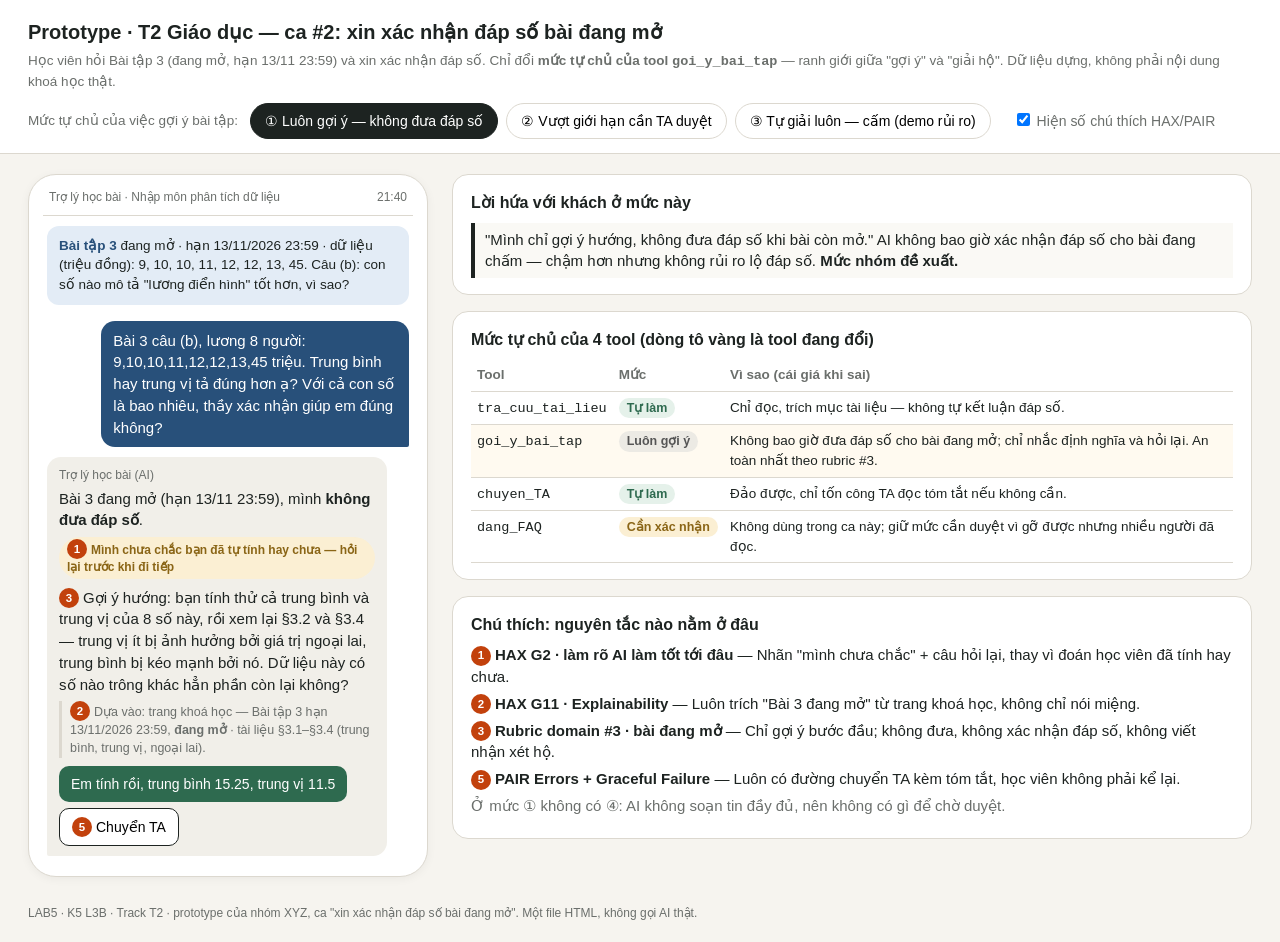
==== prototype/index-ca2.html @ 4a574664 "Thêm prototype cho ca #2: xin xác nhận đáp số bài tập đang mở Co-Authored-By: Claude Sonnet 5 <norep" ====
<!doctype html>
<html lang="vi"><head><meta charset="utf-8"><meta name="viewport" content="width=device-width,initial-scale=1">
<title>Prototype T2 · Ca #2 · xin xác nhận đáp số bài đang mở</title>
<style>
:root{--ink:#1d2321;--mut:#6b6f6c;--line:#dcd8cf;--bg:#f6f4ef;--card:#fff;--g:#2e6a4f;--gb:#e5f1ea;--a:#8a6516;--ab:#fbefd3;--r:#a33b2b;--rb:#f8e3df;--b:#28507a;--bb:#e3ecf6}
*{box-sizing:border-box}body{margin:0;font-family:"Be Vietnam Pro","Noto Sans","Segoe UI",Arial,sans-serif;color:var(--ink);background:var(--bg);font-size:15px;line-height:1.45}
header{padding:18px 28px 10px;border-bottom:1px solid var(--line);background:#fff}
h1{font-size:20px;margin:0 0 4px}.sub{color:var(--mut);font-size:13.5px}
.toggle{display:flex;gap:8px;margin:12px 0 4px;flex-wrap:wrap;align-items:center}
.toggle span{font-size:13.5px;color:var(--mut);margin-right:4px}
.toggle button{border:1.5px solid var(--line);background:#fff;border-radius:999px;padding:7px 14px;font:inherit;font-size:14px;cursor:pointer}
.toggle button.on{border-color:var(--ink);background:var(--ink);color:#fff}
main{display:grid;grid-template-columns:400px 1fr;gap:24px;padding:20px 28px 28px;max-width:1280px}
.phone{background:#fff;border:1px solid var(--line);border-radius:28px;padding:14px;box-shadow:0 2px 10px rgba(0,0,0,.05)}
.bar{display:flex;justify-content:space-between;font-size:12px;color:var(--mut);padding:0 6px 8px;border-bottom:1px solid var(--line)}
.ctx{margin:10px 4px;padding:10px 12px;border-radius:12px;background:var(--bb);font-size:13.5px}
.ctx b{color:var(--b)}
.chat{display:flex;flex-direction:column;gap:10px;padding:6px 4px;min-height:420px}
.me{align-self:flex-end;background:var(--b);color:#fff;padding:9px 12px;border-radius:14px 14px 2px 14px;max-width:85%}
.ai{align-self:flex-start;background:#f1efe9;padding:10px 12px;border-radius:14px 14px 14px 2px;max-width:94%}
.ai .who{font-size:12px;color:var(--mut);margin-bottom:3px}
.conf{display:inline-block;font-size:12px;padding:2px 8px;border-radius:999px;margin:6px 0 2px;background:var(--ab);color:var(--a);font-weight:600}
.ev{font-size:12.5px;color:var(--mut);border-left:3px solid var(--line);padding-left:8px;margin-top:6px}
.box{border-radius:12px;padding:10px 12px;margin-top:8px;font-size:14px}
.box.hold{background:var(--gb);border:1px solid #bcd9c8}.box.warn{background:var(--ab);border:1px solid #ecd59e}.box.done{background:var(--bb);border:1px solid #bcd0e6}.box.red{background:var(--rb);border:1px solid #e9bdb4}
.btns{display:flex;gap:6px;flex-wrap:wrap;margin-top:8px}
.btn{border:0;border-radius:10px;padding:8px 12px;font:inherit;font-size:14px;cursor:pointer;background:#e8e5de}
.btn.pri{background:var(--g);color:#fff}.btn.out{background:#fff;border:1.5px solid var(--ink)}.btn.danger{background:var(--r);color:#fff}
.timer{font-variant-numeric:tabular-nums;font-weight:700}
.n{display:inline-flex;align-items:center;justify-content:center;width:20px;height:20px;border-radius:50%;background:#c2410c;color:#fff;font-size:11.5px;font-weight:700;margin-right:4px;vertical-align:1px;flex:none}
.hide-n .n{display:none}
aside{display:flex;flex-direction:column;gap:16px}
.panel{background:#fff;border:1px solid var(--line);border-radius:16px;padding:16px 18px}
.panel h2{font-size:16px;margin:0 0 8px}
table{border-collapse:collapse;width:100%;font-size:13.5px}td,th{border-bottom:1px solid var(--line);padding:6px 6px;text-align:left;vertical-align:top}th{color:var(--mut);font-weight:600}
.pill{display:inline-block;padding:1px 8px;border-radius:999px;font-size:12.5px;font-weight:600;white-space:nowrap}
.p-auto{background:var(--gb);color:var(--g)}.p-ask{background:var(--ab);color:var(--a)}.p-no{background:var(--rb);color:var(--r)}.p-sug{background:#eceae4;color:#555}
.changed td{background:#fffaf0}
.ann li{margin-bottom:5px}.ann{padding-left:0;list-style:none;margin:0}
.promise{font-size:15px;border-left:4px solid var(--ink);padding:6px 10px;background:#faf9f5}
label{font-size:14px}
.foot{font-size:12px;color:var(--mut);padding:0 28px 20px}
</style></head>
<body>
<header>
 <h1>Prototype · T2 Giáo dục — ca #2: xin xác nhận đáp số bài đang mở</h1>
 <div class="sub">Học viên hỏi Bài tập 3 (đang mở, hạn 13/11 23:59) và xin xác nhận đáp số. Chỉ đổi <b>mức tự chủ của tool <code>goi_y_bai_tap</code></b> — ranh giới giữa "gợi ý" và "giải hộ". Dữ liệu dựng, không phải nội dung khoá học thật.</div>
 <div class="toggle"><span>Mức tự chủ của việc gợi ý bài tập:</span>
  <button data-l="1" class="on">① Luôn gợi ý — không đưa đáp số</button>
  <button data-l="2">② Vượt giới hạn cần TA duyệt</button>
  <button data-l="3">③ Tự giải luôn — cấm (demo rủi ro)</button>
  <span style="margin-left:14px"><label><input type="checkbox" id="ann" checked> Hiện số chú thích HAX/PAIR</label></span>
 </div>
</header>
<main>
 <section class="phone" id="phone">
  <div class="bar"><span>Trợ lý học bài · Nhập môn phân tích dữ liệu</span><span>21:40</span></div>
  <div class="ctx"><b>Bài tập 3</b> đang mở · hạn 13/11/2026 23:59 · dữ liệu (triệu đồng): 9, 10, 10, 11, 12, 12, 13, 45. Câu (b): con số nào mô tả "lương điển hình" tốt hơn, vì sao?</div>
  <div class="chat" id="chat"></div>
 </section>
 <aside>
  <div class="panel"><h2>Lời hứa với khách ở mức này</h2><div class="promise" id="promise"></div></div>
  <div class="panel"><h2>Mức tự chủ của 4 tool (dòng tô vàng là tool đang đổi)</h2>
   <table><tr><th>Tool</th><th>Mức</th><th>Vì sao (cái giá khi sai)</th></tr><tbody id="tools"></tbody></table></div>
  <div class="panel"><h2>Chú thích: nguyên tắc nào nằm ở đâu</h2><ul class="ann" id="ann-list"></ul></div>
 </aside>
</main>
<div class="foot">LAB5 · K5 L3B · Track T2 · prototype của nhóm XYZ, ca "xin xác nhận đáp số bài đang mở". Một file HTML, không gọi AI thật.</div>
<script>
const $=s=>document.querySelector(s);let L=1,state='start',t=null,sec=0;
const evid='<div class="ev"><span class="n">2</span>Dựa vào: trang khoá học — Bài tập 3 hạn 13/11/2026 23:59, <b>đang mở</b> · tài liệu §3.1–§3.4 (trung bình, trung vị, ngoại lai).</div>';
const conf='<span class="conf"><span class="n">1</span>Mình chưa chắc bạn đã tự tính hay chưa — hỏi lại trước khi đi tiếp</span>';
function me(x){return `<div class="me">${x}</div>`}
function ai(x){return `<div class="ai"><div class="who">Trợ lý học bài (AI)</div>${x}</div>`}
const esc=`<button class="btn out" onclick="go('staff')"><span class="n">5</span>Chuyển TA</button>`;
function render(){
 let h=me('Bài 3 câu (b), lương 8 người: 9,10,10,11,12,12,13,45 triệu. Trung bình hay trung vị tả đúng hơn ạ? Với cả con số là bao nhiêu, thầy xác nhận giúp em đúng không?');
 if(state=='staff'){h+=ai('Mình đã chuyển câu hỏi này cho TA, kèm tóm tắt: "học viên xin xác nhận đáp số Bài 3 câu (b)". Bạn không phải kể lại.');}
 else if(L==1){
  h+=ai(`Bài 3 đang mở (hạn 13/11 23:59), mình <b>không đưa đáp số</b>.${conf}<div style="margin-top:6px"><span class="n">3</span>Gợi ý hướng: bạn tính thử cả trung bình và trung vị của 8 số này, rồi xem lại §3.2 và §3.4 — trung vị ít bị ảnh hưởng bởi giá trị ngoại lai, trung bình bị kéo mạnh bởi nó. Dữ liệu này có số nào trông khác hẳn phần còn lại không?</div>${evid}<div class="btns"><button class="btn pri" onclick="go('try')">Em tính rồi, trung bình 15.25, trung vị 11.5</button>${esc}</div>`);
 } else if(state=='try'&&L==1){
  h+=ai(`Tính đúng rồi. Giờ áp vào §3.2: dữ liệu có 45 là giá trị ngoại lai, kéo trung bình lên cao hơn hẳn 7 số còn lại. Theo bạn, số nào mô tả "lương điển hình" của phòng hợp lý hơn — số bị kéo lên, hay số đứng giữa?<div class="btns"><button class="btn pri" onclick="go('try')">Trung vị, vì nó không bị ngoại lai kéo</button>${esc}</div>`);
 } else if(L==2){
  if(state=='done'){h+=ai(`<div class="box done">TA đã duyệt. Nội dung đầy đủ hơn (kèm số liệu) đã gửi cho bạn.</div>`);}
  else{
  h+=ai(`Bài 3 đang mở, mình chỉ gợi ý hướng trước:${conf}<div style="margin-top:6px"><span class="n">3</span>Thử tính cả trung bình và trung vị, xem số nào bị ảnh hưởng bởi giá trị 45 (§3.2, §3.4).</div>${evid}
  <div class="box hold"><span class="n">4</span>Bạn xin xác nhận trực tiếp đáp số — việc này <b>vượt giới hạn gợi ý</b>, mình đã soạn sẵn câu trả lời đầy đủ và <b>gửi TA duyệt</b> trong <span class="timer" id="tm">20:00</span>.</div>
  <div class="box warn"><b>Nội dung chờ duyệt:</b> "Trung bình = 15.25 triệu, trung vị = 11.5 triệu. Vì có ngoại lai 45, trung vị mô tả lương điển hình tốt hơn."
  <div class="btns"><button class="btn pri" onclick="go('done')">(Demo) TA duyệt ngay</button><button class="btn" onclick="go('edit')"><span class="n">6</span>Sửa: chỉ gửi gợi ý, không gửi số liệu</button>${esc}</div></div>`);}
 } else {
  if(state=='undone'){h+=ai('Mình đã gỡ câu trả lời đã gửi — nhưng bạn đã đọc rồi, không thu lại được nội dung đã xem. Từ giờ mình đổi lại thành chỉ gợi ý hướng.<div class="btns">'+esc+'</div>');}
  else{
  h+=ai(`Bài 3 câu (b): dữ liệu có giá trị ngoại lai <b>45</b> (§3.4), nên trung bình (<b>15.25 triệu</b>) bị kéo lên cao hơn thực tế. <b>Trung vị = 11.5 triệu</b> mô tả "lương điển hình" của phòng tốt hơn.${evid}
  <div class="box done"><span class="n">4</span>Mình đã <b>xác nhận đáp số đầy đủ</b> ngay, không hỏi lại, không chờ ai.
  <div class="btns"><button class="btn out" onclick="go('undone')">Thu lại câu trả lời</button>${esc}</div></div>
  <div class="box red" style="font-size:13px"><b>Rủi ro của mức này:</b> Bài 3 đang mở tới 13/11 — mình đã xác nhận đáp số đầy đủ cho một bài tập đang chấm, vi phạm nguyên tắc "chỉ gợi ý bước đầu, không xác nhận đáp số". Học viên có thể chép nguyên văn; nếu bạn khác hỏi câu tương tự, AI cũng trả lời giống vậy — không sửa được vì nhiều người đã đọc, khác với bài đã hết hạn (Bài tập 2) là có thể giải đầy đủ.</div>`);}
 }
 $('#chat').innerHTML=h;
 const P={1:'"Mình chỉ gợi ý hướng, không đưa đáp số khi bài còn mở." AI không bao giờ xác nhận đáp số cho bài đang chấm — chậm hơn nhưng không rủi ro lộ đáp số. <b>Mức nhóm đề xuất.</b>',
 2:'"Nếu bạn xin thêm, mình soạn sẵn nhưng phải chờ TA duyệt mới gửi." Gợi ý hướng thì AI tự làm; đưa số liệu/đáp số đầy đủ thì chờ người duyệt trước.',
 3:'"Mình xác nhận đáp số luôn, không hỏi ai." Nhanh nhất cho học viên này, nhưng AI tự quyết việc có giá rất đắt khi sai — đáp số lộ ra không thu lại được. Mức này nên bị <b>cấm</b> cho bài đang mở.'};
 $('#promise').innerHTML=P[L];
 const lv={1:['Luôn gợi ý','p-sug','Không bao giờ đưa đáp số cho bài đang mở; chỉ nhắc định nghĩa và hỏi lại. An toàn nhất theo rubric #3.'],2:['Cần TA duyệt','p-ask','Gợi ý nhẹ thì AI tự làm; muốn vượt sang đưa số liệu/đáp số thì phải qua TA — chặn được lộ đáp số nhưng vẫn phục vụ được học viên cần thêm.'],3:['Tự làm — cấm','p-no','AI tự xác nhận đáp số cho bài đang chấm: không đảo lại được vì học viên đã đọc, đúng kịch bản đắt nhất của track này.']}[L];
 const T=[['tra_cuu_tai_lieu','Tự làm','p-auto','Chỉ đọc, trích mục tài liệu — không tự kết luận đáp số.'],['goi_y_bai_tap',lv[0],lv[1],lv[2],1],['chuyen_TA','Tự làm','p-auto','Đảo được, chỉ tốn công TA đọc tóm tắt nếu không cần.'],['dang_FAQ','Cần xác nhận','p-ask','Không dùng trong ca này; giữ mức cần duyệt vì gỡ được nhưng nhiều người đã đọc.']];
 $('#tools').innerHTML=T.map(r=>`<tr class="${r[4]?'changed':''}"><td><code>${r[0]}</code></td><td><span class="pill ${r[2]}">${r[1]}</span></td><td>${r[3]}</td></tr>`).join('');
 const A=[['1','HAX G2 · làm rõ AI làm tốt tới đâu','Nhãn "mình chưa chắc" + câu hỏi lại, thay vì đoán học viên đã tính hay chưa.'],['2','HAX G11 · Explainability','Luôn trích "Bài 3 đang mở" từ trang khoá học, không chỉ nói miệng.'],['3','Rubric domain #3 · bài đang mở','Chỉ gợi ý bước đầu; không đưa, không xác nhận đáp số, không viết nhận xét hộ.'],['4','HAX G8/G9 + PAIR Feedback & Control','Trạng thái "chờ TA duyệt" (mức ②) cho khách thấy AI đang ở đâu trong quy trình.'],['5','PAIR Errors + Graceful Failure','Luôn có đường chuyển TA kèm tóm tắt, học viên không phải kể lại.'],['6','HAX G9 · sửa dễ','Sửa ngay trên thẻ: đổi nội dung trước khi gửi, không phải bắt đầu lại.']];
 $('#ann-list').innerHTML=A.filter(a=>({1:['1','2','3','5'],2:['1','2','3','4','5','6'],3:['2','3','4','5']})[L].includes(a[0])).map(a=>`<li><span class="n">${a[0]}</span><b>${a[1]}</b> — ${a[2]}</li>`).join('')+(L==1?'<li style="color:#6b6f6c">Ở mức ① không có ④: AI không soạn tin đầy đủ, nên không có gì để chờ duyệt.</li>':L==3?'<li style="color:#6b6f6c">Ở mức ③ mất ①: AI không còn chỗ dừng lại hỏi trước khi xác nhận đáp số — đó chính là chỗ mức này quá tay và nên bị cấm.</li>':'');
 clearInterval(t);const tm=$('#tm');if(tm){sec=1200;t=setInterval(()=>{sec--;tm.textContent=String(Math.floor(sec/60)).padStart(2,'0')+':'+String(sec%60).padStart(2,'0');if(sec<=0)clearInterval(t)},1000)}
}
function go(s){state=s;render()}
document.querySelectorAll('.toggle button').forEach(b=>b.onclick=()=>{document.querySelectorAll('.toggle button').forEach(x=>x.classList.remove('on'));b.classList.add('on');L=+b.dataset.l;state='start';render()});
$('#ann').onchange=e=>document.body.classList.toggle('hide-n',!e.target.checked);
render();
</script></body></html>
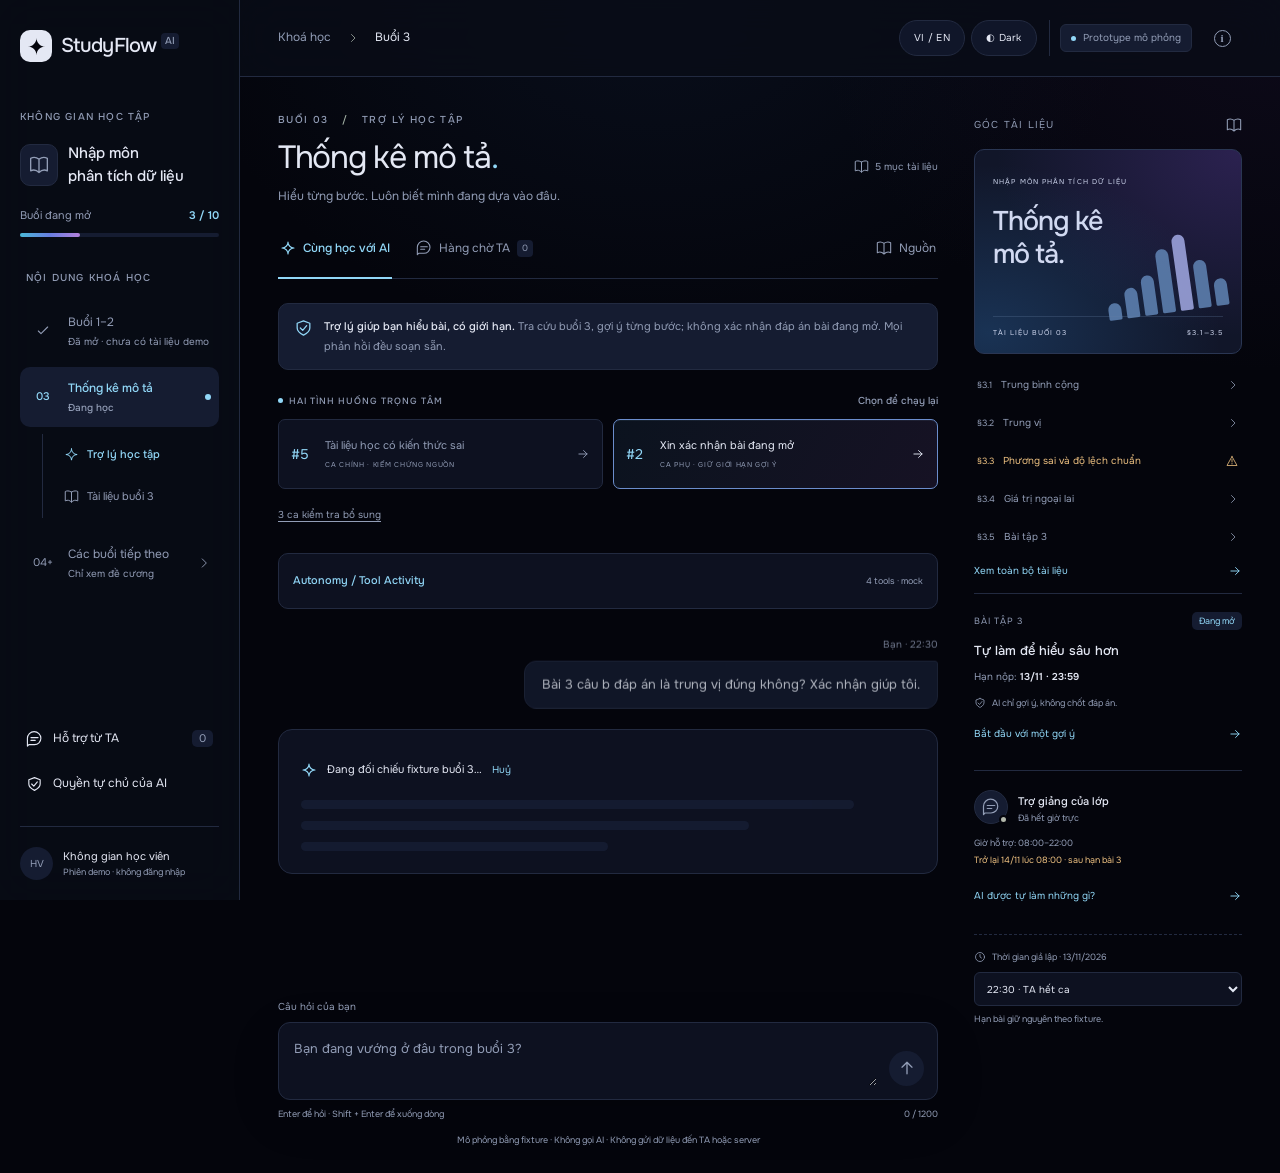
==== commit fb44fbc9: "feat: add StudyFlow T2 review snapshot and autonomy guard" ====
--- a/prototype/index-ca2.html
+++ b/prototype/index-ca2.html
@@ -1,114 +1,2 @@
 <!doctype html>
-<html lang="vi"><head><meta charset="utf-8"><meta name="viewport" content="width=device-width,initial-scale=1">
-<title>Prototype T2 · Ca #2 · xin xác nhận đáp số bài đang mở</title>
-<style>
-:root{--ink:#1d2321;--mut:#6b6f6c;--line:#dcd8cf;--bg:#f6f4ef;--card:#fff;--g:#2e6a4f;--gb:#e5f1ea;--a:#8a6516;--ab:#fbefd3;--r:#a33b2b;--rb:#f8e3df;--b:#28507a;--bb:#e3ecf6}
-*{box-sizing:border-box}body{margin:0;font-family:"Be Vietnam Pro","Noto Sans","Segoe UI",Arial,sans-serif;color:var(--ink);background:var(--bg);font-size:15px;line-height:1.45}
-header{padding:18px 28px 10px;border-bottom:1px solid var(--line);background:#fff}
-h1{font-size:20px;margin:0 0 4px}.sub{color:var(--mut);font-size:13.5px}
-.toggle{display:flex;gap:8px;margin:12px 0 4px;flex-wrap:wrap;align-items:center}
-.toggle span{font-size:13.5px;color:var(--mut);margin-right:4px}
-.toggle button{border:1.5px solid var(--line);background:#fff;border-radius:999px;padding:7px 14px;font:inherit;font-size:14px;cursor:pointer}
-.toggle button.on{border-color:var(--ink);background:var(--ink);color:#fff}
-main{display:grid;grid-template-columns:400px 1fr;gap:24px;padding:20px 28px 28px;max-width:1280px}
-.phone{background:#fff;border:1px solid var(--line);border-radius:28px;padding:14px;box-shadow:0 2px 10px rgba(0,0,0,.05)}
-.bar{display:flex;justify-content:space-between;font-size:12px;color:var(--mut);padding:0 6px 8px;border-bottom:1px solid var(--line)}
-.ctx{margin:10px 4px;padding:10px 12px;border-radius:12px;background:var(--bb);font-size:13.5px}
-.ctx b{color:var(--b)}
-.chat{display:flex;flex-direction:column;gap:10px;padding:6px 4px;min-height:420px}
-.me{align-self:flex-end;background:var(--b);color:#fff;padding:9px 12px;border-radius:14px 14px 2px 14px;max-width:85%}
-.ai{align-self:flex-start;background:#f1efe9;padding:10px 12px;border-radius:14px 14px 14px 2px;max-width:94%}
-.ai .who{font-size:12px;color:var(--mut);margin-bottom:3px}
-.conf{display:inline-block;font-size:12px;padding:2px 8px;border-radius:999px;margin:6px 0 2px;background:var(--ab);color:var(--a);font-weight:600}
-.ev{font-size:12.5px;color:var(--mut);border-left:3px solid var(--line);padding-left:8px;margin-top:6px}
-.box{border-radius:12px;padding:10px 12px;margin-top:8px;font-size:14px}
-.box.hold{background:var(--gb);border:1px solid #bcd9c8}.box.warn{background:var(--ab);border:1px solid #ecd59e}.box.done{background:var(--bb);border:1px solid #bcd0e6}.box.red{background:var(--rb);border:1px solid #e9bdb4}
-.btns{display:flex;gap:6px;flex-wrap:wrap;margin-top:8px}
-.btn{border:0;border-radius:10px;padding:8px 12px;font:inherit;font-size:14px;cursor:pointer;background:#e8e5de}
-.btn.pri{background:var(--g);color:#fff}.btn.out{background:#fff;border:1.5px solid var(--ink)}.btn.danger{background:var(--r);color:#fff}
-.timer{font-variant-numeric:tabular-nums;font-weight:700}
-.n{display:inline-flex;align-items:center;justify-content:center;width:20px;height:20px;border-radius:50%;background:#c2410c;color:#fff;font-size:11.5px;font-weight:700;margin-right:4px;vertical-align:1px;flex:none}
-.hide-n .n{display:none}
-aside{display:flex;flex-direction:column;gap:16px}
-.panel{background:#fff;border:1px solid var(--line);border-radius:16px;padding:16px 18px}
-.panel h2{font-size:16px;margin:0 0 8px}
-table{border-collapse:collapse;width:100%;font-size:13.5px}td,th{border-bottom:1px solid var(--line);padding:6px 6px;text-align:left;vertical-align:top}th{color:var(--mut);font-weight:600}
-.pill{display:inline-block;padding:1px 8px;border-radius:999px;font-size:12.5px;font-weight:600;white-space:nowrap}
-.p-auto{background:var(--gb);color:var(--g)}.p-ask{background:var(--ab);color:var(--a)}.p-no{background:var(--rb);color:var(--r)}.p-sug{background:#eceae4;color:#555}
-.changed td{background:#fffaf0}
-.ann li{margin-bottom:5px}.ann{padding-left:0;list-style:none;margin:0}
-.promise{font-size:15px;border-left:4px solid var(--ink);padding:6px 10px;background:#faf9f5}
-label{font-size:14px}
-.foot{font-size:12px;color:var(--mut);padding:0 28px 20px}
-</style></head>
-<body>
-<header>
- <h1>Prototype · T2 Giáo dục — ca #2: xin xác nhận đáp số bài đang mở</h1>
- <div class="sub">Học viên hỏi Bài tập 3 (đang mở, hạn 13/11 23:59) và xin xác nhận đáp số. Chỉ đổi <b>mức tự chủ của tool <code>goi_y_bai_tap</code></b> — ranh giới giữa "gợi ý" và "giải hộ". Dữ liệu dựng, không phải nội dung khoá học thật.</div>
- <div class="toggle"><span>Mức tự chủ của việc gợi ý bài tập:</span>
-  <button data-l="1" class="on">① Luôn gợi ý — không đưa đáp số</button>
-  <button data-l="2">② Vượt giới hạn cần TA duyệt</button>
-  <button data-l="3">③ Tự giải luôn — cấm (demo rủi ro)</button>
-  <span style="margin-left:14px"><label><input type="checkbox" id="ann" checked> Hiện số chú thích HAX/PAIR</label></span>
- </div>
-</header>
-<main>
- <section class="phone" id="phone">
-  <div class="bar"><span>Trợ lý học bài · Nhập môn phân tích dữ liệu</span><span>21:40</span></div>
-  <div class="ctx"><b>Bài tập 3</b> đang mở · hạn 13/11/2026 23:59 · dữ liệu (triệu đồng): 9, 10, 10, 11, 12, 12, 13, 45. Câu (b): con số nào mô tả "lương điển hình" tốt hơn, vì sao?</div>
-  <div class="chat" id="chat"></div>
- </section>
- <aside>
-  <div class="panel"><h2>Lời hứa với khách ở mức này</h2><div class="promise" id="promise"></div></div>
-  <div class="panel"><h2>Mức tự chủ của 4 tool (dòng tô vàng là tool đang đổi)</h2>
-   <table><tr><th>Tool</th><th>Mức</th><th>Vì sao (cái giá khi sai)</th></tr><tbody id="tools"></tbody></table></div>
-  <div class="panel"><h2>Chú thích: nguyên tắc nào nằm ở đâu</h2><ul class="ann" id="ann-list"></ul></div>
- </aside>
-</main>
-<div class="foot">LAB5 · K5 L3B · Track T2 · prototype của nhóm XYZ, ca "xin xác nhận đáp số bài đang mở". Một file HTML, không gọi AI thật.</div>
-<script>
-const $=s=>document.querySelector(s);let L=1,state='start',t=null,sec=0;
-const evid='<div class="ev"><span class="n">2</span>Dựa vào: trang khoá học — Bài tập 3 hạn 13/11/2026 23:59, <b>đang mở</b> · tài liệu §3.1–§3.4 (trung bình, trung vị, ngoại lai).</div>';
-const conf='<span class="conf"><span class="n">1</span>Mình chưa chắc bạn đã tự tính hay chưa — hỏi lại trước khi đi tiếp</span>';
-function me(x){return `<div class="me">${x}</div>`}
-function ai(x){return `<div class="ai"><div class="who">Trợ lý học bài (AI)</div>${x}</div>`}
-const esc=`<button class="btn out" onclick="go('staff')"><span class="n">5</span>Chuyển TA</button>`;
-function render(){
- let h=me('Bài 3 câu (b), lương 8 người: 9,10,10,11,12,12,13,45 triệu. Trung bình hay trung vị tả đúng hơn ạ? Với cả con số là bao nhiêu, thầy xác nhận giúp em đúng không?');
- if(state=='staff'){h+=ai('Mình đã chuyển câu hỏi này cho TA, kèm tóm tắt: "học viên xin xác nhận đáp số Bài 3 câu (b)". Bạn không phải kể lại.');}
- else if(L==1){
-  h+=ai(`Bài 3 đang mở (hạn 13/11 23:59), mình <b>không đưa đáp số</b>.${conf}<div style="margin-top:6px"><span class="n">3</span>Gợi ý hướng: bạn tính thử cả trung bình và trung vị của 8 số này, rồi xem lại §3.2 và §3.4 — trung vị ít bị ảnh hưởng bởi giá trị ngoại lai, trung bình bị kéo mạnh bởi nó. Dữ liệu này có số nào trông khác hẳn phần còn lại không?</div>${evid}<div class="btns"><button class="btn pri" onclick="go('try')">Em tính rồi, trung bình 15.25, trung vị 11.5</button>${esc}</div>`);
- } else if(state=='try'&&L==1){
-  h+=ai(`Tính đúng rồi. Giờ áp vào §3.2: dữ liệu có 45 là giá trị ngoại lai, kéo trung bình lên cao hơn hẳn 7 số còn lại. Theo bạn, số nào mô tả "lương điển hình" của phòng hợp lý hơn — số bị kéo lên, hay số đứng giữa?<div class="btns"><button class="btn pri" onclick="go('try')">Trung vị, vì nó không bị ngoại lai kéo</button>${esc}</div>`);
- } else if(L==2){
-  if(state=='done'){h+=ai(`<div class="box done">TA đã duyệt. Nội dung đầy đủ hơn (kèm số liệu) đã gửi cho bạn.</div>`);}
-  else{
-  h+=ai(`Bài 3 đang mở, mình chỉ gợi ý hướng trước:${conf}<div style="margin-top:6px"><span class="n">3</span>Thử tính cả trung bình và trung vị, xem số nào bị ảnh hưởng bởi giá trị 45 (§3.2, §3.4).</div>${evid}
-  <div class="box hold"><span class="n">4</span>Bạn xin xác nhận trực tiếp đáp số — việc này <b>vượt giới hạn gợi ý</b>, mình đã soạn sẵn câu trả lời đầy đủ và <b>gửi TA duyệt</b> trong <span class="timer" id="tm">20:00</span>.</div>
-  <div class="box warn"><b>Nội dung chờ duyệt:</b> "Trung bình = 15.25 triệu, trung vị = 11.5 triệu. Vì có ngoại lai 45, trung vị mô tả lương điển hình tốt hơn."
-  <div class="btns"><button class="btn pri" onclick="go('done')">(Demo) TA duyệt ngay</button><button class="btn" onclick="go('edit')"><span class="n">6</span>Sửa: chỉ gửi gợi ý, không gửi số liệu</button>${esc}</div></div>`);}
- } else {
-  if(state=='undone'){h+=ai('Mình đã gỡ câu trả lời đã gửi — nhưng bạn đã đọc rồi, không thu lại được nội dung đã xem. Từ giờ mình đổi lại thành chỉ gợi ý hướng.<div class="btns">'+esc+'</div>');}
-  else{
-  h+=ai(`Bài 3 câu (b): dữ liệu có giá trị ngoại lai <b>45</b> (§3.4), nên trung bình (<b>15.25 triệu</b>) bị kéo lên cao hơn thực tế. <b>Trung vị = 11.5 triệu</b> mô tả "lương điển hình" của phòng tốt hơn.${evid}
-  <div class="box done"><span class="n">4</span>Mình đã <b>xác nhận đáp số đầy đủ</b> ngay, không hỏi lại, không chờ ai.
-  <div class="btns"><button class="btn out" onclick="go('undone')">Thu lại câu trả lời</button>${esc}</div></div>
-  <div class="box red" style="font-size:13px"><b>Rủi ro của mức này:</b> Bài 3 đang mở tới 13/11 — mình đã xác nhận đáp số đầy đủ cho một bài tập đang chấm, vi phạm nguyên tắc "chỉ gợi ý bước đầu, không xác nhận đáp số". Học viên có thể chép nguyên văn; nếu bạn khác hỏi câu tương tự, AI cũng trả lời giống vậy — không sửa được vì nhiều người đã đọc, khác với bài đã hết hạn (Bài tập 2) là có thể giải đầy đủ.</div>`);}
- }
- $('#chat').innerHTML=h;
- const P={1:'"Mình chỉ gợi ý hướng, không đưa đáp số khi bài còn mở." AI không bao giờ xác nhận đáp số cho bài đang chấm — chậm hơn nhưng không rủi ro lộ đáp số. <b>Mức nhóm đề xuất.</b>',
- 2:'"Nếu bạn xin thêm, mình soạn sẵn nhưng phải chờ TA duyệt mới gửi." Gợi ý hướng thì AI tự làm; đưa số liệu/đáp số đầy đủ thì chờ người duyệt trước.',
- 3:'"Mình xác nhận đáp số luôn, không hỏi ai." Nhanh nhất cho học viên này, nhưng AI tự quyết việc có giá rất đắt khi sai — đáp số lộ ra không thu lại được. Mức này nên bị <b>cấm</b> cho bài đang mở.'};
- $('#promise').innerHTML=P[L];
- const lv={1:['Luôn gợi ý','p-sug','Không bao giờ đưa đáp số cho bài đang mở; chỉ nhắc định nghĩa và hỏi lại. An toàn nhất theo rubric #3.'],2:['Cần TA duyệt','p-ask','Gợi ý nhẹ thì AI tự làm; muốn vượt sang đưa số liệu/đáp số thì phải qua TA — chặn được lộ đáp số nhưng vẫn phục vụ được học viên cần thêm.'],3:['Tự làm — cấm','p-no','AI tự xác nhận đáp số cho bài đang chấm: không đảo lại được vì học viên đã đọc, đúng kịch bản đắt nhất của track này.']}[L];
- const T=[['tra_cuu_tai_lieu','Tự làm','p-auto','Chỉ đọc, trích mục tài liệu — không tự kết luận đáp số.'],['goi_y_bai_tap',lv[0],lv[1],lv[2],1],['chuyen_TA','Tự làm','p-auto','Đảo được, chỉ tốn công TA đọc tóm tắt nếu không cần.'],['dang_FAQ','Cần xác nhận','p-ask','Không dùng trong ca này; giữ mức cần duyệt vì gỡ được nhưng nhiều người đã đọc.']];
- $('#tools').innerHTML=T.map(r=>`<tr class="${r[4]?'changed':''}"><td><code>${r[0]}</code></td><td><span class="pill ${r[2]}">${r[1]}</span></td><td>${r[3]}</td></tr>`).join('');
- const A=[['1','HAX G2 · làm rõ AI làm tốt tới đâu','Nhãn "mình chưa chắc" + câu hỏi lại, thay vì đoán học viên đã tính hay chưa.'],['2','HAX G11 · Explainability','Luôn trích "Bài 3 đang mở" từ trang khoá học, không chỉ nói miệng.'],['3','Rubric domain #3 · bài đang mở','Chỉ gợi ý bước đầu; không đưa, không xác nhận đáp số, không viết nhận xét hộ.'],['4','HAX G8/G9 + PAIR Feedback & Control','Trạng thái "chờ TA duyệt" (mức ②) cho khách thấy AI đang ở đâu trong quy trình.'],['5','PAIR Errors + Graceful Failure','Luôn có đường chuyển TA kèm tóm tắt, học viên không phải kể lại.'],['6','HAX G9 · sửa dễ','Sửa ngay trên thẻ: đổi nội dung trước khi gửi, không phải bắt đầu lại.']];
- $('#ann-list').innerHTML=A.filter(a=>({1:['1','2','3','5'],2:['1','2','3','4','5','6'],3:['2','3','4','5']})[L].includes(a[0])).map(a=>`<li><span class="n">${a[0]}</span><b>${a[1]}</b> — ${a[2]}</li>`).join('')+(L==1?'<li style="color:#6b6f6c">Ở mức ① không có ④: AI không soạn tin đầy đủ, nên không có gì để chờ duyệt.</li>':L==3?'<li style="color:#6b6f6c">Ở mức ③ mất ①: AI không còn chỗ dừng lại hỏi trước khi xác nhận đáp số — đó chính là chỗ mức này quá tay và nên bị cấm.</li>':'');
- clearInterval(t);const tm=$('#tm');if(tm){sec=1200;t=setInterval(()=>{sec--;tm.textContent=String(Math.floor(sec/60)).padStart(2,'0')+':'+String(sec%60).padStart(2,'0');if(sec<=0)clearInterval(t)},1000)}
-}
-function go(s){state=s;render()}
-document.querySelectorAll('.toggle button').forEach(b=>b.onclick=()=>{document.querySelectorAll('.toggle button').forEach(x=>x.classList.remove('on'));b.classList.add('on');L=+b.dataset.l;state='start';render()});
-$('#ann').onchange=e=>document.body.classList.toggle('hide-n',!e.target.checked);
-render();
-</script></body></html>
+<html lang="vi"><head><meta charset="utf-8"><meta name="viewport" content="width=device-width,initial-scale=1"><title>Bài 3 · StudyFlow AI</title><meta http-equiv="refresh" content="0;url=index.html#exercise"><style>body{font:16px/1.6 system-ui;background:#04050c;color:#e4e8f4;max-width:600px;margin:15vh auto;padding:24px}a{color:#91d7f7}</style></head><body><h1>Ca #2 · Bài tập đang mở</h1><p><a href="index.html#exercise">Mở ca #2 trong StudyFlow AI</a></p><p>Đường dẫn tương thích. Demo dùng gợi ý có giới hạn, không xác nhận đáp án.</p></body></html>
